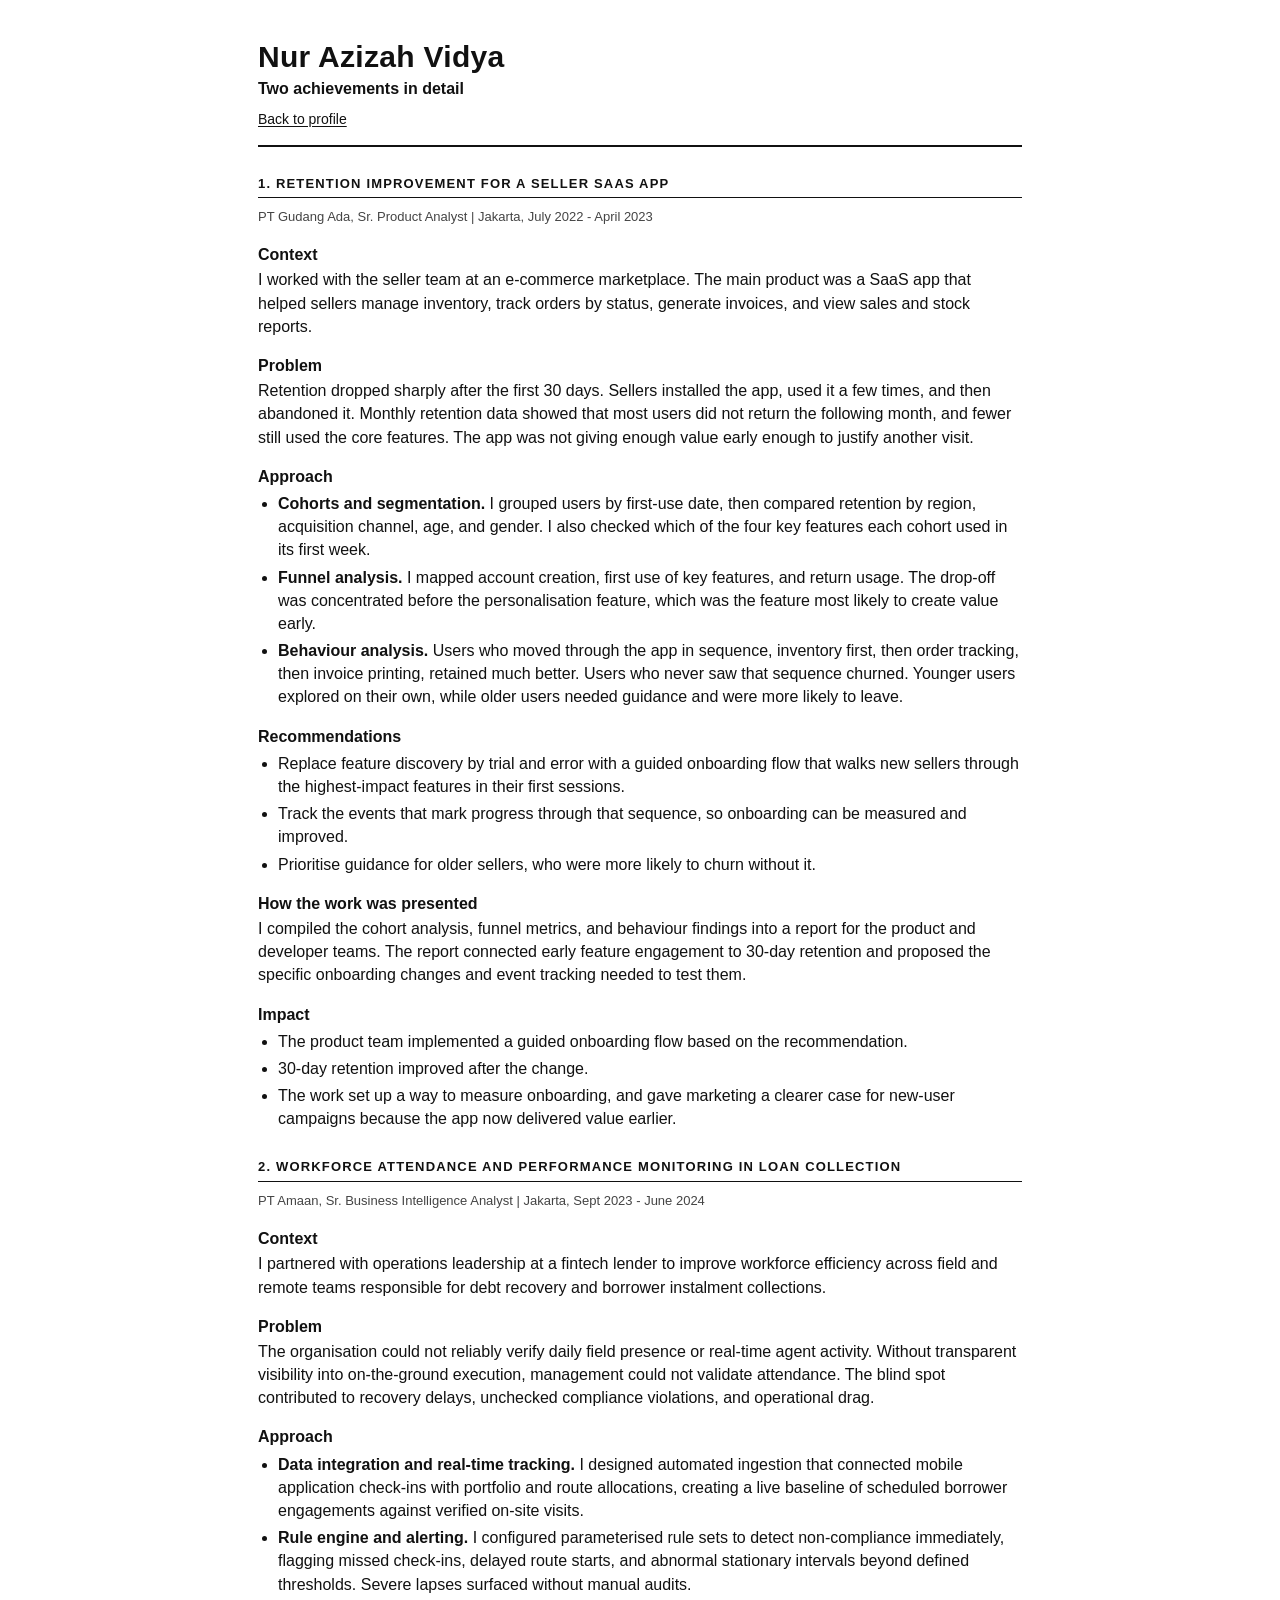
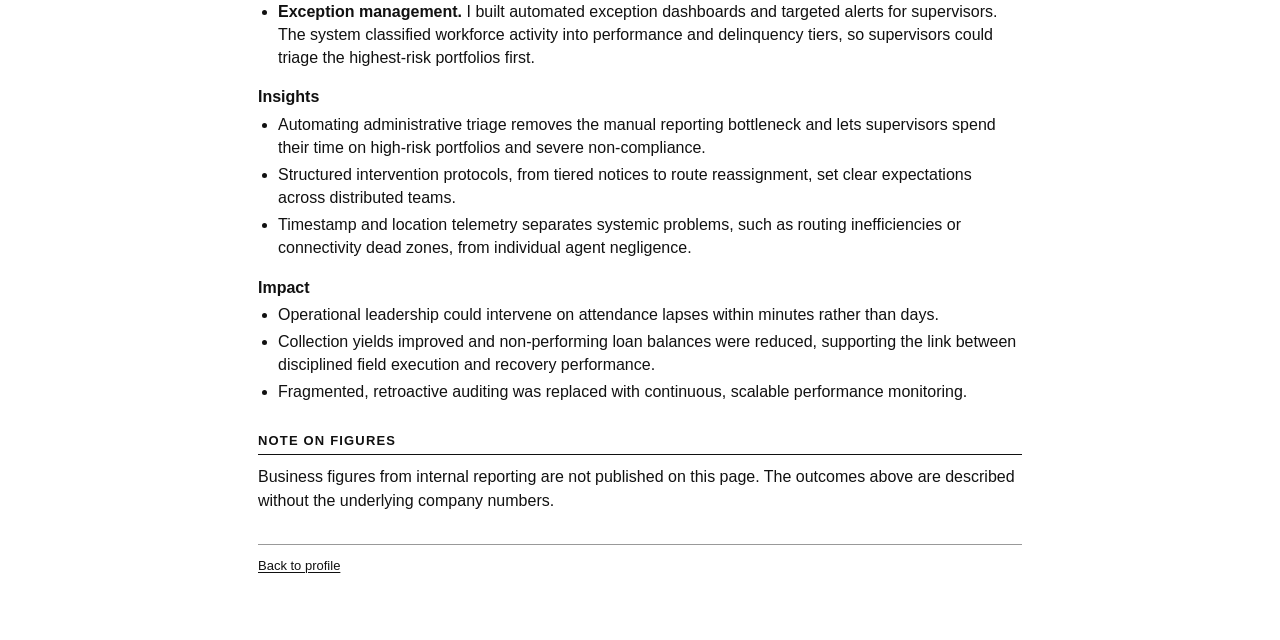
==== achievements.html @ 0ed2403c "Add ATS profile and two achievements" ====
<!DOCTYPE html>
<html lang="en">
<head>
<meta charset="utf-8">
<meta name="viewport" content="width=device-width, initial-scale=1">
<title>Achievements - Nur Azizah Vidya</title>
<meta name="description" content="Two detailed achievements: retention improvement at Gudang Ada and workforce monitoring at PT Amaan.">
<link rel="stylesheet" href="assets/style.css">
</head>
<body>
<main>

<header>
  <h1>Nur Azizah Vidya</h1>
  <p class="role">Two achievements in detail</p>
  <p class="contact"><a href="index.html">Back to profile</a></p>
</header>

<section>
  <h2>1. Retention improvement for a seller SaaS app</h2>
  <p class="meta">PT Gudang Ada, Sr. Product Analyst | Jakarta, July 2022 - April 2023</p>

  <h3>Context</h3>
  <p>I worked with the seller team at an e-commerce marketplace. The main product was a SaaS app that helped sellers manage inventory, track orders by status, generate invoices, and view sales and stock reports.</p>

  <h3>Problem</h3>
  <p>Retention dropped sharply after the first 30 days. Sellers installed the app, used it a few times, and then abandoned it. Monthly retention data showed that most users did not return the following month, and fewer still used the core features. The app was not giving enough value early enough to justify another visit.</p>

  <h3>Approach</h3>
  <ul>
    <li><strong>Cohorts and segmentation.</strong> I grouped users by first-use date, then compared retention by region, acquisition channel, age, and gender. I also checked which of the four key features each cohort used in its first week.</li>
    <li><strong>Funnel analysis.</strong> I mapped account creation, first use of key features, and return usage. The drop-off was concentrated before the personalisation feature, which was the feature most likely to create value early.</li>
    <li><strong>Behaviour analysis.</strong> Users who moved through the app in sequence, inventory first, then order tracking, then invoice printing, retained much better. Users who never saw that sequence churned. Younger users explored on their own, while older users needed guidance and were more likely to leave.</li>
  </ul>

  <h3>Recommendations</h3>
  <ul>
    <li>Replace feature discovery by trial and error with a guided onboarding flow that walks new sellers through the highest-impact features in their first sessions.</li>
    <li>Track the events that mark progress through that sequence, so onboarding can be measured and improved.</li>
    <li>Prioritise guidance for older sellers, who were more likely to churn without it.</li>
  </ul>

  <h3>How the work was presented</h3>
  <p>I compiled the cohort analysis, funnel metrics, and behaviour findings into a report for the product and developer teams. The report connected early feature engagement to 30-day retention and proposed the specific onboarding changes and event tracking needed to test them.</p>

  <h3>Impact</h3>
  <ul>
    <li>The product team implemented a guided onboarding flow based on the recommendation.</li>
    <li>30-day retention improved after the change.</li>
    <li>The work set up a way to measure onboarding, and gave marketing a clearer case for new-user campaigns because the app now delivered value earlier.</li>
  </ul>
</section>

<section>
  <h2>2. Workforce attendance and performance monitoring in loan collection</h2>
  <p class="meta">PT Amaan, Sr. Business Intelligence Analyst | Jakarta, Sept 2023 - June 2024</p>

  <h3>Context</h3>
  <p>I partnered with operations leadership at a fintech lender to improve workforce efficiency across field and remote teams responsible for debt recovery and borrower instalment collections.</p>

  <h3>Problem</h3>
  <p>The organisation could not reliably verify daily field presence or real-time agent activity. Without transparent visibility into on-the-ground execution, management could not validate attendance. The blind spot contributed to recovery delays, unchecked compliance violations, and operational drag.</p>

  <h3>Approach</h3>
  <ul>
    <li><strong>Data integration and real-time tracking.</strong> I designed automated ingestion that connected mobile application check-ins with portfolio and route allocations, creating a live baseline of scheduled borrower engagements against verified on-site visits.</li>
    <li><strong>Rule engine and alerting.</strong> I configured parameterised rule sets to detect non-compliance immediately, flagging missed check-ins, delayed route starts, and abnormal stationary intervals beyond defined thresholds. Severe lapses surfaced without manual audits.</li>
    <li><strong>Exception management.</strong> I built automated exception dashboards and targeted alerts for supervisors. The system classified workforce activity into performance and delinquency tiers, so supervisors could triage the highest-risk portfolios first.</li>
  </ul>

  <h3>Insights</h3>
  <ul>
    <li>Automating administrative triage removes the manual reporting bottleneck and lets supervisors spend their time on high-risk portfolios and severe non-compliance.</li>
    <li>Structured intervention protocols, from tiered notices to route reassignment, set clear expectations across distributed teams.</li>
    <li>Timestamp and location telemetry separates systemic problems, such as routing inefficiencies or connectivity dead zones, from individual agent negligence.</li>
  </ul>

  <h3>Impact</h3>
  <ul>
    <li>Operational leadership could intervene on attendance lapses within minutes rather than days.</li>
    <li>Collection yields improved and non-performing loan balances were reduced, supporting the link between disciplined field execution and recovery performance.</li>
    <li>Fragmented, retroactive auditing was replaced with continuous, scalable performance monitoring.</li>
  </ul>
</section>

<section>
  <h2>Note on figures</h2>
  <p>Business figures from internal reporting are not published on this page. The outcomes above are described without the underlying company numbers.</p>
</section>

<footer>
  <p><a href="index.html">Back to profile</a></p>
</footer>

</main>
</body>
</html>
---- assets/style.css ----
/* ATS-friendly profile: single column, standard headings, no tables or icons. */

:root {
  --ink: #111;
  --muted: #444;
  --rule: #111;
}

* { box-sizing: border-box; }

html { font-size: 16px; }

body {
  margin: 0;
  background: #fff;
  color: var(--ink);
  font-family: Arial, Helvetica, "Segoe UI", sans-serif;
  line-height: 1.45;
}

main {
  max-width: 820px;
  margin: 0 auto;
  padding: 40px 28px 56px;
}

header {
  border-bottom: 2px solid var(--rule);
  padding-bottom: 14px;
  margin-bottom: 22px;
}

h1 {
  font-size: 30px;
  line-height: 1.1;
  margin: 0 0 4px;
  letter-spacing: 0.01em;
}

.role {
  font-size: 16px;
  font-weight: bold;
  margin: 0 0 8px;
}

.contact {
  font-size: 14px;
  color: var(--muted);
  margin: 0;
  line-height: 1.6;
}

h2 {
  font-size: 13px;
  text-transform: uppercase;
  letter-spacing: 0.09em;
  border-bottom: 1px solid var(--rule);
  padding-bottom: 4px;
  margin: 28px 0 10px;
}

h3 {
  font-size: 16px;
  margin: 16px 0 2px;
}

.meta {
  font-size: 13px;
  color: var(--muted);
  margin: 0 0 6px;
}

p { margin: 0 0 8px; }

ul {
  margin: 4px 0 8px;
  padding-left: 20px;
}

li { margin-bottom: 4px; }

a {
  color: var(--ink);
  text-decoration: underline;
  text-underline-offset: 2px;
}

a:hover { text-decoration-thickness: 2px; }

footer {
  border-top: 1px solid #999;
  margin-top: 32px;
  padding-top: 12px;
  font-size: 13px;
  color: var(--muted);
}

.updated { font-size: 12px; }

@media (max-width: 600px) {
  main { padding: 28px 18px 40px; }
  h1 { font-size: 25px; }
}

@media print {
  @page { margin: 16mm 15mm; }
  body { font-size: 10.5pt; line-height: 1.35; }
  main { max-width: none; padding: 0; }
  a { color: #000; text-decoration: none; }
  footer { display: none; }
  article { break-inside: avoid; }
  h2 { break-after: avoid; }
}
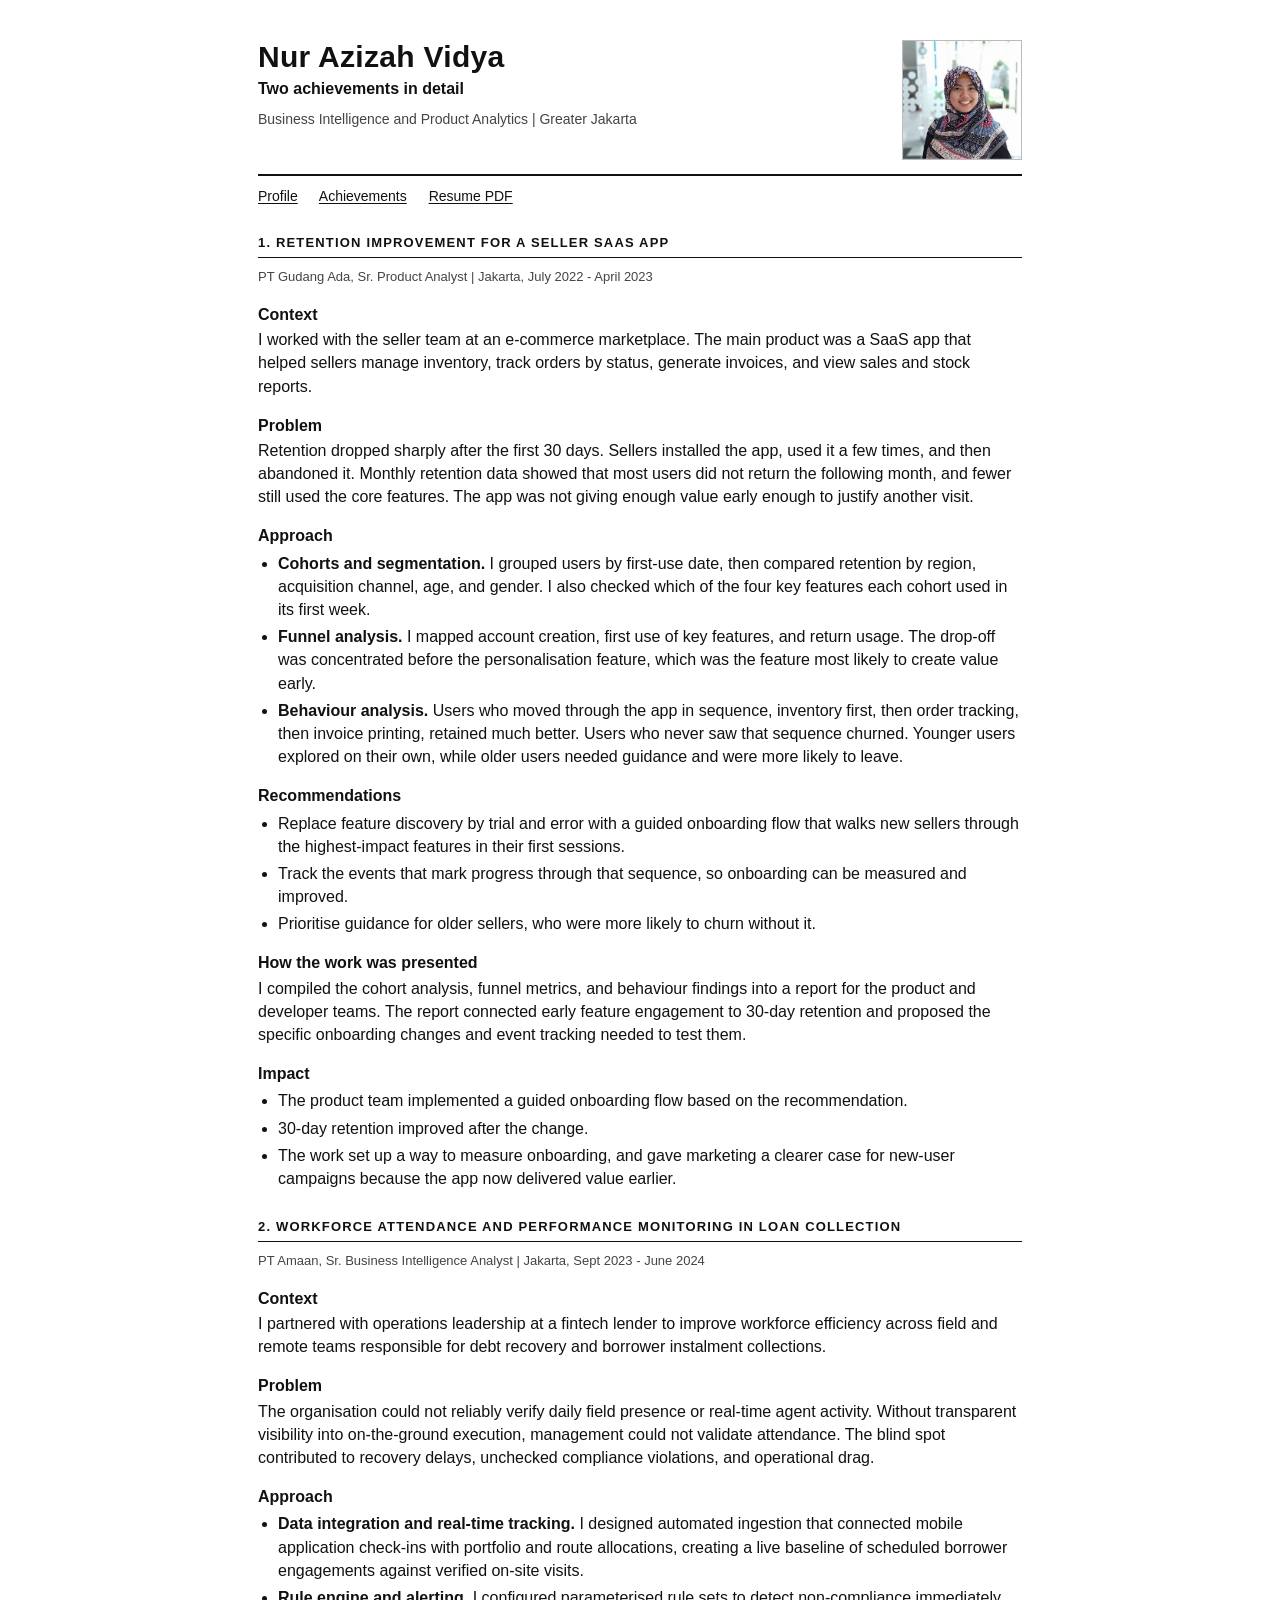
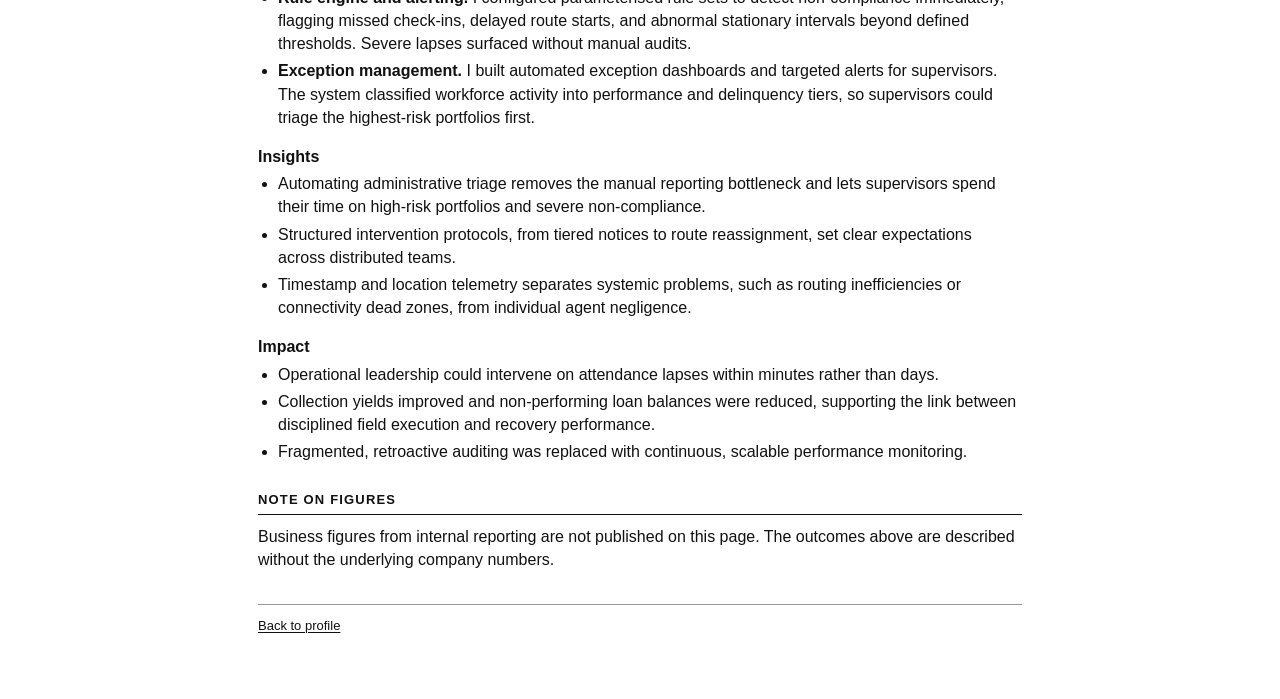
==== commit a768df3e: "Add LinkedIn photo and site navigation" ====
--- a/achievements.html
+++ b/achievements.html
@@ -11,10 +11,19 @@
 <main>
 
 <header>
-  <h1>Nur Azizah Vidya</h1>
-  <p class="role">Two achievements in detail</p>
-  <p class="contact"><a href="index.html">Back to profile</a></p>
+  <div class="identity">
+    <h1>Nur Azizah Vidya</h1>
+    <p class="role">Two achievements in detail</p>
+    <p class="contact">Business Intelligence and Product Analytics | Greater Jakarta</p>
+  </div>
+  <img class="avatar" src="assets/photo.jpg" alt="Nur Azizah Vidya" width="120" height="120">
 </header>
+
+<nav class="topnav" aria-label="Site">
+  <a href="index.html">Profile</a>
+  <a href="achievements.html">Achievements</a>
+  <a href="assets/Nur_Azizah_Vidya_Resume.pdf">Resume PDF</a>
+</nav>
 
 <section>
   <h2>1. Retention improvement for a seller SaaS app</h2>
--- a/assets/style.css
+++ b/assets/style.css
@@ -27,8 +27,29 @@
 header {
   border-bottom: 2px solid var(--rule);
   padding-bottom: 14px;
-  margin-bottom: 22px;
+  margin-bottom: 10px;
+  display: flex;
+  align-items: flex-start;
+  justify-content: space-between;
+  gap: 24px;
 }
+
+.identity { min-width: 0; }
+
+.avatar {
+  width: 120px;
+  height: 120px;
+  object-fit: cover;
+  border: 1px solid #bbb;
+  flex: 0 0 auto;
+}
+
+.topnav {
+  font-size: 14px;
+  margin: 0 0 8px;
+}
+
+.topnav a { margin-right: 18px; }
 
 h1 {
   font-size: 30px;
@@ -100,6 +121,8 @@
 @media (max-width: 600px) {
   main { padding: 28px 18px 40px; }
   h1 { font-size: 25px; }
+  header { gap: 14px; }
+  .avatar { width: 84px; height: 84px; }
 }
 
 @media print {
@@ -107,7 +130,7 @@
   body { font-size: 10.5pt; line-height: 1.35; }
   main { max-width: none; padding: 0; }
   a { color: #000; text-decoration: none; }
-  footer { display: none; }
+  footer, .topnav, .avatar { display: none; }
   article { break-inside: avoid; }
   h2 { break-after: avoid; }
 }
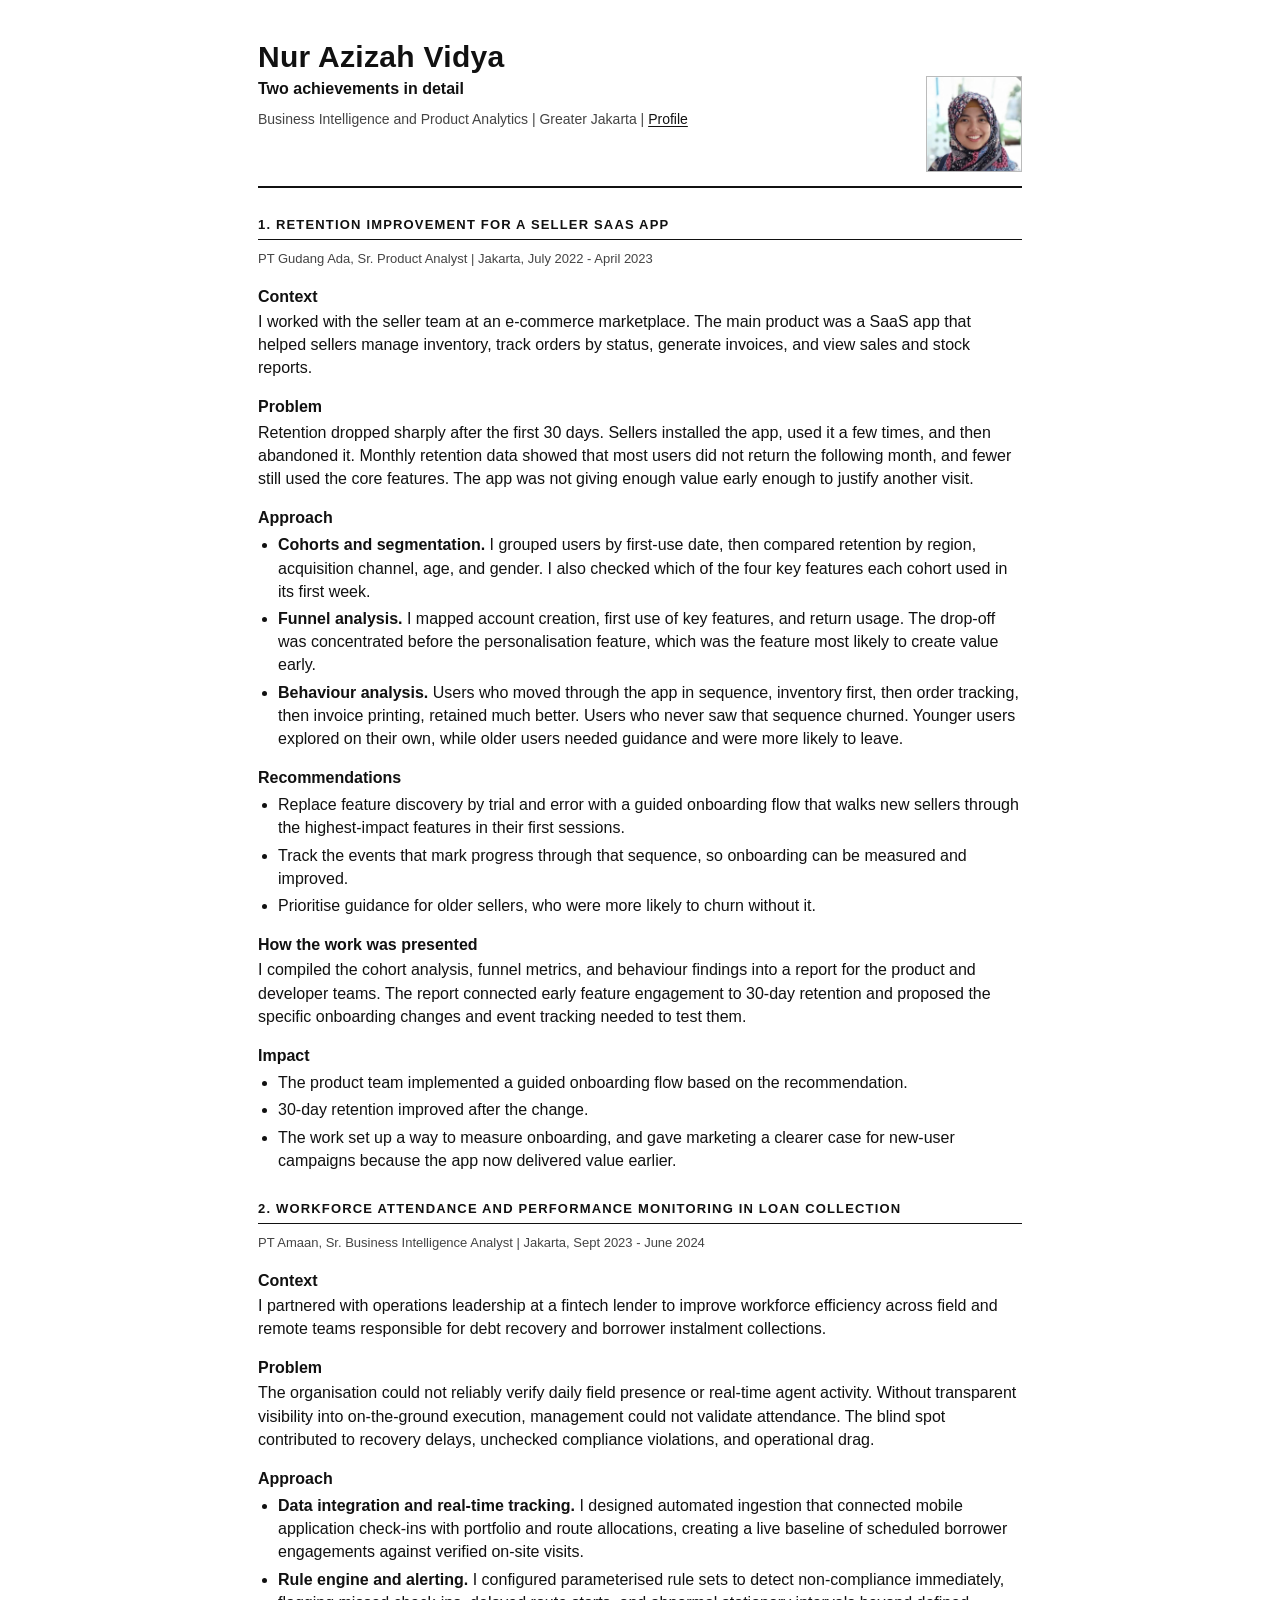
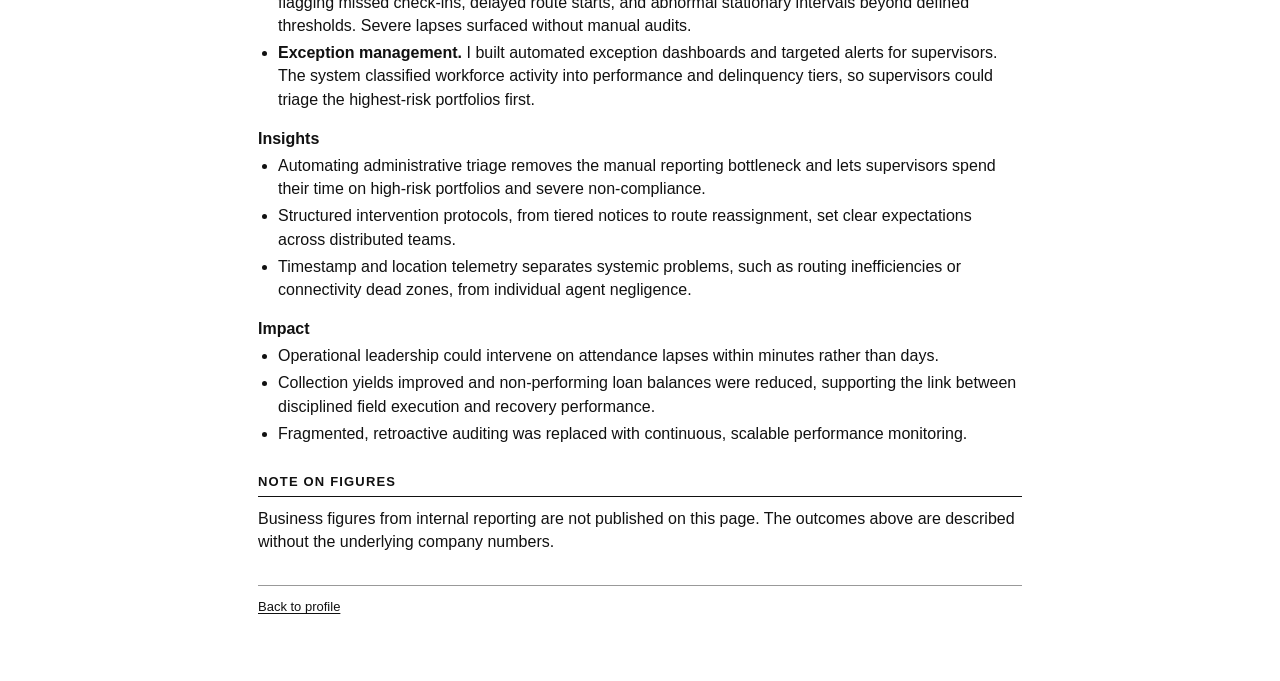
==== commit 498ef187: "Move photo to role line and link achievements beside GitHub" ====
--- a/achievements.html
+++ b/achievements.html
@@ -14,16 +14,10 @@
   <div class="identity">
     <h1>Nur Azizah Vidya</h1>
     <p class="role">Two achievements in detail</p>
-    <p class="contact">Business Intelligence and Product Analytics | Greater Jakarta</p>
+    <p class="contact">Business Intelligence and Product Analytics | Greater Jakarta | <a href="index.html">Profile</a></p>
   </div>
   <img class="avatar" src="assets/photo.jpg" alt="Nur Azizah Vidya" width="120" height="120">
 </header>
-
-<nav class="topnav" aria-label="Site">
-  <a href="index.html">Profile</a>
-  <a href="achievements.html">Achievements</a>
-  <a href="assets/Nur_Azizah_Vidya_Resume.pdf">Resume PDF</a>
-</nav>
 
 <section>
   <h2>1. Retention improvement for a seller SaaS app</h2>
--- a/assets/style.css
+++ b/assets/style.css
@@ -27,7 +27,7 @@
 header {
   border-bottom: 2px solid var(--rule);
   padding-bottom: 14px;
-  margin-bottom: 10px;
+  margin-bottom: 22px;
   display: flex;
   align-items: flex-start;
   justify-content: space-between;
@@ -37,19 +37,14 @@
 .identity { min-width: 0; }
 
 .avatar {
-  width: 120px;
-  height: 120px;
+  width: 96px;
+  height: 96px;
+  margin-top: 36px;
   object-fit: cover;
   border: 1px solid #bbb;
   flex: 0 0 auto;
 }
 
-.topnav {
-  font-size: 14px;
-  margin: 0 0 8px;
-}
-
-.topnav a { margin-right: 18px; }
 
 h1 {
   font-size: 30px;
@@ -122,7 +117,7 @@
   main { padding: 28px 18px 40px; }
   h1 { font-size: 25px; }
   header { gap: 14px; }
-  .avatar { width: 84px; height: 84px; }
+  .avatar { width: 80px; height: 80px; margin-top: 30px; }
 }
 
 @media print {
@@ -130,7 +125,7 @@
   body { font-size: 10.5pt; line-height: 1.35; }
   main { max-width: none; padding: 0; }
   a { color: #000; text-decoration: none; }
-  footer, .topnav, .avatar { display: none; }
+  footer, .avatar { display: none; }
   article { break-inside: avoid; }
   h2 { break-after: avoid; }
 }
